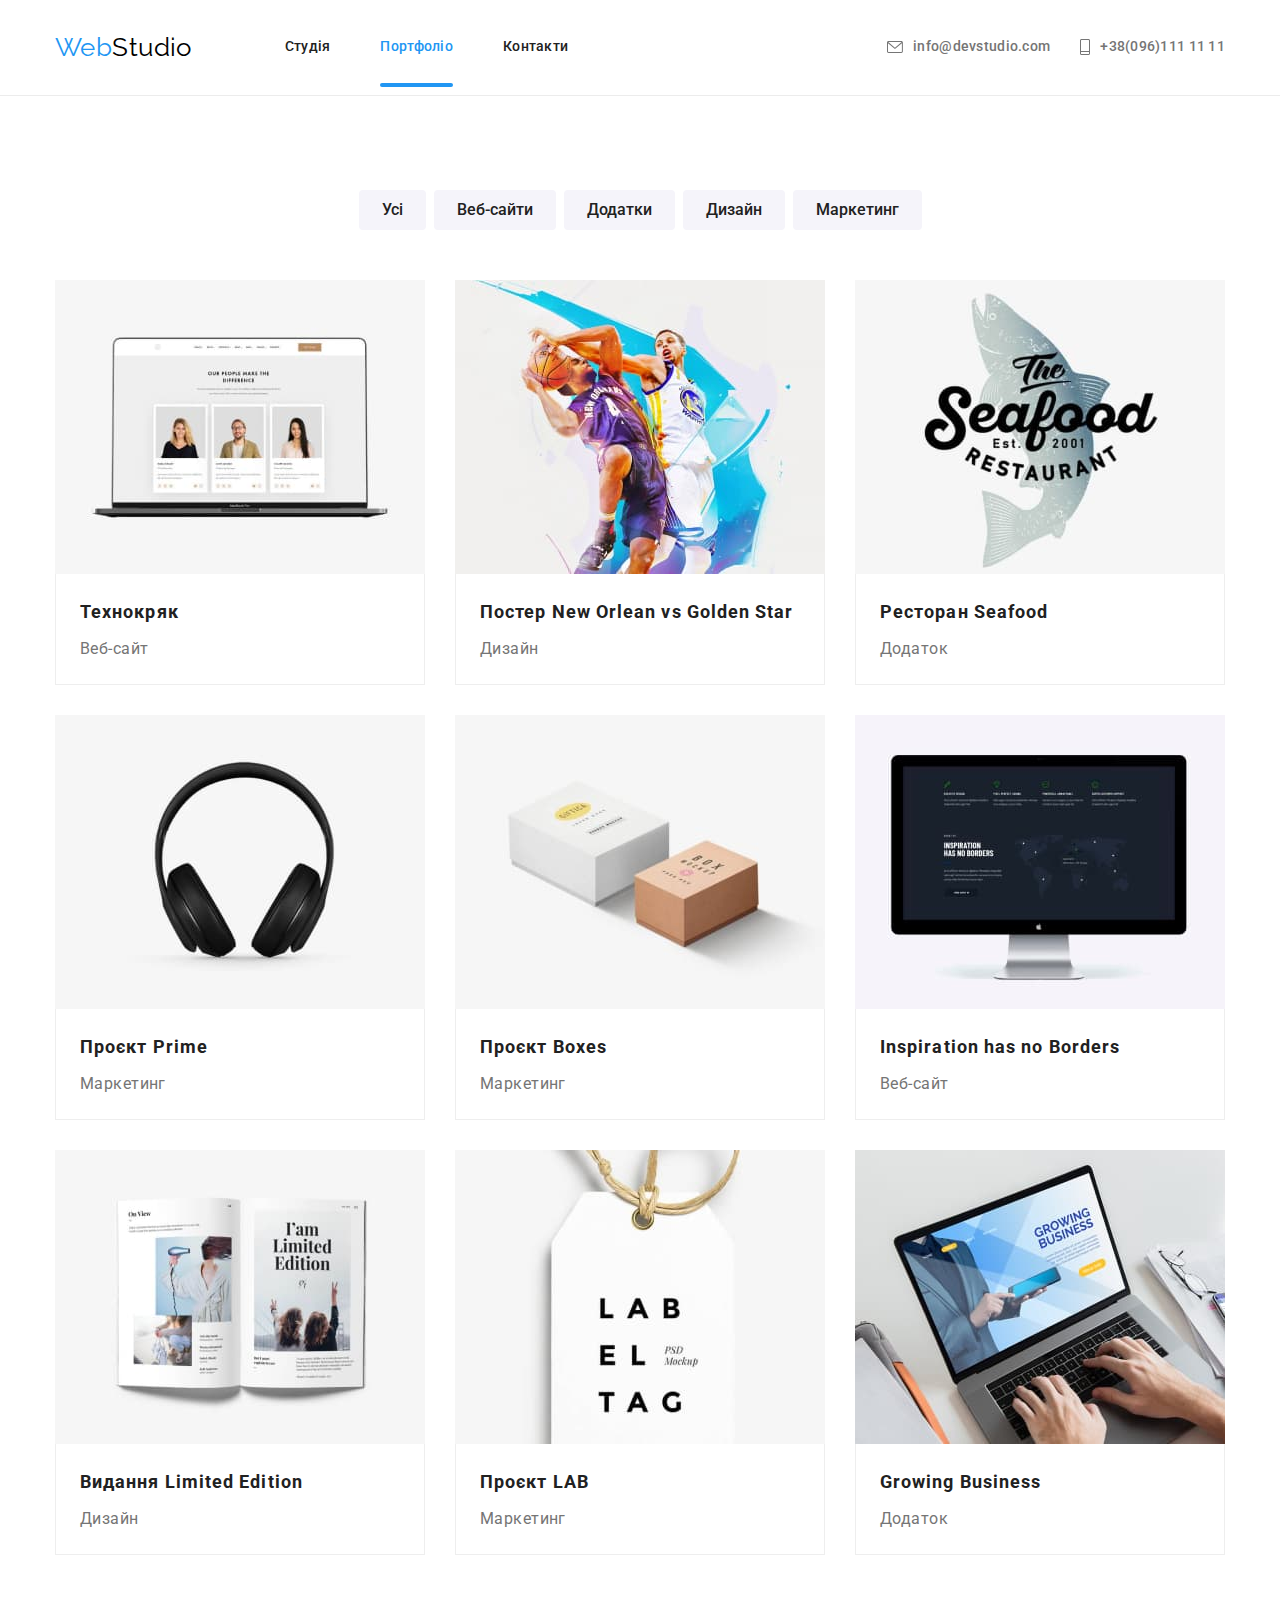
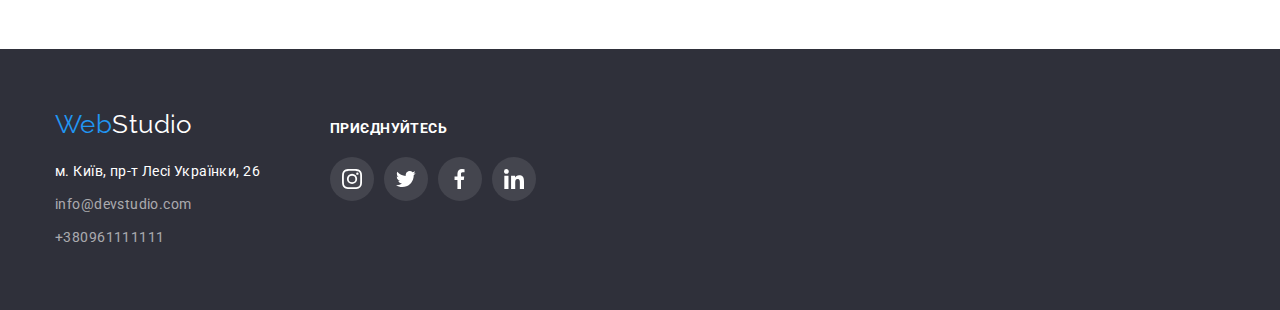
==== portfolio.html @ b3fcb147 "prepare for second check" ====
<!DOCTYPE html>
<html lang="uk">
  <head>
    <meta charset="UTF-8" />
    <meta http-equiv="X-UA-Compatible" content="IE=edge" />
    <meta name="viewport" content="width=device-width, initial-scale=1.0" />

    <title>Студія</title>
    <link
      href="https://fonts.googleapis.com/css2?family=Raleway:wght@700&family=Roboto:wght@400;500;700;900&display=swap"
      rel="stylesheet"
    />
    <link
      rel="stylesheet"
      href="https://cdnjs.cloudflare.com/ajax/libs/modern-normalize/1.1.0/modern-normalize.min.css"
    />
    <link rel="stylesheet" href="./css/styles.css" />
  </head>
  <body>
    <header class="page-header">
      <div class="container">
        <nav class="container-header">
          <a href="./index.html" class="logo-first" lang="en"
            >Web<span class="logo-second">Studio</span>
          </a>
          <ul class="site-nav list">
            <li class="item">
              <a href="./index.html" class="link">Студія</a>
            </li>
            <li class="item">
              <a href="./portfolio.html" class="link current">Портфоліо</a>
            </li>
            <li class="item"><a href="#" class="link">Контакти</a></li>
          </ul>
        </nav>

        <ul class="info-nav list">
          <li class="item">
            <a href="mailto:info@devstudio.com" class="link">
              <svg class="icon-contact" width="16" height="12">
                <use href="./images/icons-def.svg#icon-mailto"></use>
              </svg>
              info@devstudio.com</a
            >
          </li>
          <li class="item">
            <a href="tel:+380961111111" class="link">
              <svg class="icon-contact" width="10" height="16">
                <use href="./images/icons-def.svg#icon-phoneto"></use>
              </svg>
              +38(096)111 11 11</a
            >
          </li>
        </ul>
      </div>
    </header>

    <main>
      <section class="section-portfolio">
        <div class="container">
          <h1 class="visually-hidden">Portfolio</h1>

          <ul class="list-services">
            <li class="button-list">
              <button type="button" class="button-secondary">Усі</button>
            </li>
            <li class="button-list">
              <button type="button" class="button-secondary">Веб-сайти</button>
            </li>
            <li class="button-list">
              <button type="button" class="button-secondary">Додатки</button>
            </li>
            <li class="button-list">
              <button type="button" class="button-secondary">Дизайн</button>
            </li>
            <li class="button-list">
              <button type="button" class="button-secondary">Маркетинг</button>
            </li>
          </ul>

          <ul class="list-img">
            <li class="background-portfolio">

              <a href="#" class="link-card">

                <div class="portfolio-action">
                  <img
                    src="./images/hero1.1.jpg"
                    alt="Монітор екрану відображає обличчя"
                    width="370"
                  />

                  <div class="portfolio-thumb">
                    <p class="action-text">
                      Ресурс пропонує комплексні пропозиції з різним рівнем
                      функціоналу та сервісів. Все це дозволить відвідувачу
                      отримати вичерпні відомості про компанію чи приватну
                      особу.
                    </p>
                  </div>
                </div>

                <div class="img-details">
                  <h2 class="title-portfolio">Технокряк</h2>
                  <p class="text-portfolio">Веб-сайт</p>
                </div>
              </a>
            </li>

            <li class="background-portfolio">
             <div class="portfolio-action">
              <a href="#" class="link-card">
                <img
                  src="./images/hero1.2.jpg"
                  alt="Хлопці грають в баскетбол"
                  width="370"
                />
                <div class="portfolio-thumb">
                    <p class="action-text">
                      Ресурс пропонує комплексні пропозиції з різним рівнем
                      функціоналу та сервісів. Все це дозволить відвідувачу
                      отримати вичерпні відомості про компанію чи приватну
                      особу.
                    </p>
                  </div>
                </div>
                <div class="img-details">
                  <h2 class="title-portfolio">
                    Постер New Orlean vs Golden Star
                  </h2>
                  <p class="text-portfolio">Дизайн</p>
                </div>
              </a>
            </li>

            <li class="background-portfolio">
              <a href="#" class="link-card">
                 <div class="portfolio-action">
                <img
                  src="./images/hero1.3.jpg"
                  alt="Логотип ресторану морепродуктів"
                  width="370"
                />
                <div class="portfolio-thumb">
                    <p class="action-text">
                      Ресурс пропонує комплексні пропозиції з різним рівнем
                      функціоналу та сервісів. Все це дозволить відвідувачу
                      отримати вичерпні відомості про компанію чи приватну
                      особу.
                    </p>
                  </div>
                </div>
                <div class="img-details">
                  <h2 class="title-portfolio">Ресторан Seafood</h2>
                  <p class="text-portfolio">Додаток</p>
                </div>
              </a>
            </li>

            <li class="background-portfolio">
              <a href="#" class="link-card">
                <div class="portfolio-action">
                <img src="./images/hero1.4.jpg" alt="Навушники" width="370" />
                <div class="portfolio-thumb">
                    <p class="action-text">
                      Ресурс пропонує комплексні пропозиції з різним рівнем
                      функціоналу та сервісів. Все це дозволить відвідувачу
                      отримати вичерпні відомості про компанію чи приватну
                      особу.
                    </p>
                  </div>
                </div>
                <div class="img-details">
                  <h2 class="title-portfolio">Проєкт Prime</h2>
                  <p class="text-portfolio">Маркетинг</p>
                </div>
              </a>
            </li>

            <li class="background-portfolio">
              <a href="#" class="link-card">
                <div class="portfolio-action">
                <img
                  src="./images/hero1.5.jpg"
                  alt="Велика біла книга та маленька коричнева книга"
                  width="370"
                />
                  <div class="portfolio-thumb">
                    <p class="action-text">
                      Ресурс пропонує комплексні пропозиції з різним рівнем
                      функціоналу та сервісів. Все це дозволить відвідувачу
                      отримати вичерпні відомості про компанію чи приватну
                      особу.
                    </p>
                  </div>
                </div>
                <div class="img-details">
                  <h2 class="title-portfolio">Проєкт Boxes</h2>
                  <p class="text-portfolio">Маркетинг</p>
                </div>
              </a>
            </li>

            <li class="background-portfolio">
              <a href="#" class="link-card">
                <div class="portfolio-action">
                <img
                  src="./images/hero1.6.jpg"
                  alt="Чорний монітор з текстом"
                  width="370"
                />
                  <div class="portfolio-thumb">
                    <p class="action-text">
                      Ресурс пропонує комплексні пропозиції з різним рівнем
                      функціоналу та сервісів. Все це дозволить відвідувачу
                      отримати вичерпні відомості про компанію чи приватну
                      особу.
                    </p>
                  </div>
                </div>
                <div class="img-details">
                  <h2 class="title-portfolio">Inspiration has no Borders</h2>
                  <p class="text-portfolio">Веб-сайт</p>
                </div>
              </a>
            </li>

            <li class="background-portfolio">
              <a href="#" class="link-card">
                <div class="portfolio-action">
                <img
                  src="./images/hero1.7.jpg"
                  alt="Відкритий журанл із статтею"
                  width="370"
                />
                  <div class="portfolio-thumb">
                    <p class="action-text">
                      Ресурс пропонує комплексні пропозиції з різним рівнем
                      функціоналу та сервісів. Все це дозволить відвідувачу
                      отримати вичерпні відомості про компанію чи приватну
                      особу.
                    </p>
                  </div>
                </div>
                <div class="img-details">
                  <h2 class="title-portfolio">Видання Limited Edition</h2>
                  <p class="text-portfolio">Дизайн</p>
                </div>
              </a>
            </li>

            <li class="background-portfolio">
              <a href="#" class="link-card">
                <div class="portfolio-action">
                <img
                  src="./images/hero1.8.jpg"
                  alt="Ярлик з логотипом компанії"
                  width="370"
                />
                <div class="portfolio-thumb">
                    <p class="action-text">
                      Ресурс пропонує комплексні пропозиції з різним рівнем
                      функціоналу та сервісів. Все це дозволить відвідувачу
                      отримати вичерпні відомості про компанію чи приватну
                      особу.
                    </p>
                  </div>

                </div>
                <div class="img-details">
                  <h2 class="title-portfolio">Проєкт LAB</h2>
                  <p class="text-portfolio">Маркетинг</p>
                </div>
              </a>
            </li>

            <li class="background-portfolio">
              <a href="#" class="link-card">
                <div class="portfolio-action">
                <img
                  src="./images/hero1.9.jpg"
                  alt="Чоловік працює за ноутбуком"
                  width="370"
                />
                 <div class="portfolio-thumb">
                    <p class="action-text">
                      Ресурс пропонує комплексні пропозиції з різним рівнем
                      функціоналу та сервісів. Все це дозволить відвідувачу
                      отримати вичерпні відомості про компанію чи приватну
                      особу.
                    </p>
                  </div>

                </div>
                <div class="img-details">
                  <h2 class="title-portfolio">Growing Business</h2>
                  <p class="text-portfolio">Додаток</p>
                </div>
              </a>
            </li>
          </ul>
        </div>
      </section>
    </main>

    <footer class="footer">
      <div class="container footer">
        <div class="contacts">
          <a href="./index.html" class="logo-first" lang="en"
            >Web<span class="logo-second">Studio</span>
          </a>

          <address>
            <ul class="list-address">
              <li class="contacts">
                <a
                  href="https://www.google.com/maps/d/viewer?mid=10uSM3H-mIU3GznYo2szRIEphczw&hl=en_US&ll=50.42732700000001%2C30.538092&z=17"
                  target="_blank"
                  rel="noopener noreferrer nofollow"
                  class="address"
                  >м. Київ, пр-т Лесі Українки, 26</a
                >
              </li>
              <li class="contacts">
                <a href="mailto:info@devstudio.com" class="mail"
                  >info@devstudio.com</a
                >
              </li>
              <li class="contacts">
                <a href="tel:+380961111111" class="phone">+380961111111</a>
              </li>
            </ul>
          </address>
        </div>

        <div class="subscription">
          <b class="title-subscription">ПРИЄДНУЙТЕСЬ</b>
          <ul class="subscripton-list">
            <li class="subscription-item">
              <a href="#" class="link">
                <svg class="social-link" width="20px" height="20px">
                  <use href="./images/icons-def.svg#icon-instagram"></use>
                </svg>
              </a>
            </li>
            <li class="subscription-item">
              <a href="#" class="link">
                <svg class="social-link" width="20px" height="20px">
                  <use href="./images/icons-def.svg#icon-twitter"></use>
                </svg>
              </a>
            </li>
            <li class="subscription-item">
              <a href="#" class="link">
                <svg class="social-link" width="20px" height="20px">
                  <use href="./images/icons-def.svg#icon-fb"></use>
                </svg>
              </a>
            </li>
            <li class="subscription-item">
              <a href="#" class="link">
                <svg class="social-link" width="20px" height="20px">
                  <use href="./images/icons-def.svg#icon-link"></use>
                </svg>
              </a>
            </li>
          </ul>
        </div>
      </div>
    </footer>
    <script src="./js/modal.js"></script>
  </body>
</html>
---- css/styles.css ----
:root {
  --primary-title-text-color: #212121;
  --secondary-title-color: #ffffff;
  --primary-text-color: #757575;
  --accent-color: #2196f3;
  --mail-phone-color: rgba(255, 255, 255, 0.6);
  --background-black-color: #2F303A;
  --icon-border-color: #AFB1B8;
  --background-color: #F5F4FA ;
  
}

/* в футере тел и міло - rgba(255, 255, 255, 0.6); */


body {
  background-color: var(--secondary-title-color);
  color: var(--primary-title-text-color);
  font-family: Roboto, sans-serif;
  font-size: 14px;
  letter-spacing: 0.03em;
}

img {
  display: block;
  max-width: 100%;
  height: auto;
}

ul {
  list-style: none;
}
a {
  text-decoration: none;
  display: block;
  color: inherit;

}
button {
  cursor: pointer;
  font-family: inherit;
 
  text-align: center;
  border: 1px solid transparent;
}
.list {
  padding: 0;
  margin: 0;
  list-style: none;
}
section {
  padding-top: 94px;
  padding-bottom: 94px;
}
h1, h2, h3, p, ul {
  margin: 0;
  padding: 0;
}
.container {
  width: 1200px;
  margin-left: auto;
  margin-right: auto;
  padding-left: 15px;
  padding-right: 15px;

}

.title-activities, .title-team, .title-customers {
  text-align: center;
}

/* стили общие header footer */



.logo-first {
  color: var(--accent-color);
  font-family: Raleway; sans-serif;
  font-size: 26px;
  line-height: 1.19;
}

.logo-second {
  color: #000000;
  font-family: Raleway; sans-serif;
  font-size: 26px;
  line-height: 1.19;
}

footer {
  background-color: var(--background-black-color);
  line-height: 1.71;
  text-decoration: none;
  font-style: normal;
  padding-top: 60px;
    padding-bottom: 60px;
}

.footer .container {
  display: block;
    
}


.footer .list-address {
    
    font-style: normal;
  }

 

.list-address .contacts:not(:last-child) {
  margin-bottom: 9px;
}

.footer .logo-second {
  color: var(--secondary-title-color);
  font-family: Raleway; sans-serif;
  font-size: 26px;
  line-height: 1.19;

}


.subscripton-list {
  display: flex;
  gap: 10px;
}

.title-subscription {
  display: block;
    margin-top: 0;
    margin-bottom: 20px;
    font-weight: 700;
    font-size: 14px;
    line-height: 1.14;
    letter-spacing: 0.03em;
    text-transform: uppercase;
    color: var(--secondary-title-color);

}
.subscription .link {
  display: flex;
    justify-content: center;
    align-items: center;
    width: 44px;
    height: 44px;
    background-color: rgba(255, 255, 255, 0.1);;
    fill: var(--secondary-title-color);
    border-radius: 50%;

    transition: background-color 250ms cubic-bezier(0.4, 0, 0.2, 1);

}


.subscription .link:hover,
.subscription .link:focus {
  background-color: var(--accent-color);
}
.container.footer {
  display: flex;
  align-items: baseline;
  
}
.subscription {
  margin-left: 70px;

}

.join {
  margin-left: 105px;
}

.join-title {
  color: var(--secondary-title-color);
    text-transform: uppercase;
}

.img-details .link {
  display: flex;
    justify-content: center;
    align-items: center;
    width: 44px;
    height: 44px;
    background-color: var(--bgc-footer-network);
    color: var(--secondary-title-color);
    border-radius: 50%;

}
.img-details .item {
  border-radius: 50%;
    background-color: rgba(255, 255, 255, 0.1);
    fill: var(--secondary-title-color);
}

.address {

  color: var(--secondary-title-color);
 
  margin-top: 20px;
  }
  


.mail {
  color: var(--mail-phone-color);
  line-height: 1.71;

transition: color 250ms cubic-bezier(0.4, 0, 0.2, 1);
  
}
.phone {
  color: var(--mail-phone-color);
  line-height: 1.71;

transition: color 250ms cubic-bezier(0.4, 0, 0.2, 1);

}
.mail:hover,
.mail:focus {
  color: var(--accent-color);
}

.phone:hover,
.phone:focus {
  color: var(--accent-color);

}
/* site nav */

.page-header .container {
display: flex;
align-items: center;
justify-content: space-between;
  
}

.page-header {
  border-bottom: 1px solid #ececec;
}
.page-header a {
    padding-top: 32px;
      padding-bottom: 32px;
}

.container-header {
  display: flex;
  align-items: center;
  justify-content: space-between;

}


.site-nav.list {
  display: flex;
  color: var(--primary-title-text-color);
  font-weight: 500;
  line-height: 1.14;
  letter-spacing: 0.02em;
  margin-left: 93px;
}


.site-nav .item:not(:last-child) {
  margin-right: 50px;
}



.site-nav .link:hover,
.site-nav .link:focus {
  color: var(--accent-color);
}
.site-nav .link.current {
  color: var(--accent-color);
}

.link.current::after {
  content: "";
  position: absolute;
  width: 100%;
  height: 4px;
  left: 0;
  bottom: 0;
  background-color: var(--accent-color);
  border-radius: 2px;
}
.item {
  position: relative;
}


/* info nav*/
.info-nav.list {
  display: flex;
  margin-left: 318px;
  font-weight: 500;
  font-size: 14px;
  line-height: 1.14;
  letter-spacing: 0.02em;
  
}

.info-nav .item:not(:last-child) {
  margin-right: 30px;
}


.info-nav .link {
  display: flex;
  align-items: center;
  color: var(--primary-text-color);
  font-weight: 500;
  line-height: 1.14;
  letter-spacing: 0.02em;

  transition: color 250ms cubic-bezier(0.4, 0, 0.2, 1);

}

.info-nav.list .link:hover,
.info-nav.list .link:focus {
  color: var(--accent-color)
}


.icon-contact {
  fill: currentColor;
  margin-right: 10px;

  transition: fill 250ms cubic-bezier(0.4, 0, 0.2, 1);
}

.icon-contact:hover,
.icon-contact:focus {
  fill: var(--accent-color)
}




/* styles for index.html */

/* main section class hero */
/*modal */
.backdrop {
  position: fixed;
  top: 0;
  left: 0;
 Width: 100%; 
 Height: 100%;

  background-color: rgba(0, 0, 0, 0.2);
  opacity: 1;
  transition: opacity 250ms cubic-bezier(0.4, 0, 0.2, 1),
              visibility 250ms cubic-bezier(0.4, 0, 0.2, 1);
}

.backdrop.is-hidden {
  opacity: 0;
  pointer-events: none;
  visibility: hidden;
}



.modal {
  position: absolute;
  top: 50%;
  left: 50%;
  transform: translate(-50%, -50%);
  
  width: 528px;
  height: 581px;

   
  background: #FFFFFF;
    box-shadow: 0px 1px 3px rgba(0, 0, 0, 0.12), 0px 1px 1px rgba(0, 0, 0, 0.14), 0px 2px 1px rgba(0, 0, 0, 0.2);
    border-radius: 4px;
    transition: 250ms cubic-bezier(0.4, 0, 0.2, 1);
}


.button-close {

  position: absolute;
  top: 8px;
  right: 8px;
  width: 30px;
  height: 30px;
  padding: 9px 9px 10px 10px;
  border: 1px solid rgba(0, 0, 0, 0.1);
  background-color: var(--secondary-title-color);
  border-radius: 50%;
  cursor: pointer;
}


.section-hero {
 
  background-color: var(--background-black-color);
  text-align: center;
  padding: 200px 0;
  height: 600px;
  max-width: 1600px;
  margin-left: auto;
    margin-right: auto;
    background-image: linear-gradient(to right, rgba(47, 48, 58, 0.4), rgba(47, 48, 58, 0.4)), url(../images/css/hero-overlay.jpg);
    background-repeat: no-repeat;
    background-position: center;
}



.title-hero {
  margin: 0 auto 30px auto;
  color: var(--secondary-title-color);
  font-weight: 900;
  font-size: 44px;
  line-height: 1.36;
  text-align: center;
  letter-spacing: 0.06em;
  text-transform: uppercase;
  max-width: 696px;
 
    
}

.button-hero {

  border-radius: 4px;
  padding: 10px 32px;
  min-width: 216px;
  color: var(--secondary-title-color);
  background-color: var(--accent-color);
  font-weight: 700;
  font-size: 16px;
  line-height: 1.87;
  align-items: center;
  letter-spacing: 0.06em;

  transition: background-color 250ms cubic-bezier(0.4, 0, 0.2, 1),
  color 250ms cubic-bezier(0.4, 0, 0.2, 1);
 

}
.button-hero:hover,
.button-hero:focus {
  color: var(--secondary-title-color);
  background-color: #188ce8;
}

/* section-benefits and section activities*/

.section-benefits,
.section-activities {
  background-color: var(--secondary-title-color);
}
.section-benefits {
  padding-bottom: 0;
}

/* section benefits */

.feature-list.list {
  display: flex;
    
} 
.feature-list.list .list-width:not(:last-child) {
  margin-right: 30px;
}


.text-benefits {
  color: var(--primary-text-color);
  line-height: 1.71;
  margin-top: 0px;
  margin-bottom: 0px;
}

.list-benefits {
  line-height: 1.14;
  text-transform: uppercase;
  font-size: 14px;
  padding-bottom: 10px;
  margin-top: 30px;

}
 /* section activities */

 .title-activities {
   font-size: 36px;
   line-height: 1.16;
   margin-bottom: 50px;
 }

.section-activities .list {
  
      display: flex;
        justify-content: center;
        flex-wrap: wrap;
        gap: 30px;
  }

.action-activities {
  position: absolute;
display: flex;
  justify-content: center;
  align-items: center;
  width: 370px;
  height: 70px;
  background-color:  rgba(47, 48, 58, 0.8);

bottom: 0;
right: 0;
}

.img-activities {
  position: relative;
  width: 370px;
}

.action-text {
  color: var(--secondary-title-color);
    font-weight: 700;
      line-height: 1.17;
      text-transform: uppercase;
}


/* section team */


.section-team {
  color: var(--primary-title-text-color);
  background-color: var(--background-color);
  text-align: center;
}

.title-team {
  font-size: 36px;
  line-height: 1.16;
  margin-bottom: 50px;
 
}

.name-team {
  font-weight: 500;
  font-size: 16px;
  line-height: 1.18;
  margin-bottom: 10px;

}
.text-team {
  color: var(--primary-text-color);
  font-size: 16px;
  line-height: 1.18;
 

}


.section-team .img-details {
  padding-top: 30px;
  padding-bottom: 30px;
}

.section-team .list {
  display: flex;
  justify-content: center;
  flex-wrap: wrap;
  gap: 30px;
 
}

.section-team .list-background {
  background-color: var(--secondary-title-color);
  flex-basis: calc((100% - 90px) / 4);
 
}
.social-list {
  display: flex;
  padding-left: 32px;
  padding-right: 32px;
  margin-top: 16px;
  gap: 10px;
  border-radius: 50%;
  
}
.social-list .link {
  display: flex;
  width: 44px;
  height: 44px;
  align-items: center;
  justify-content: center;
  border-radius: 50%;
  background-color: var(--secondary-title-color);
  fill: var(--icon-border-color);
 
transition: background-color 250ms cubic-bezier(0.4, 0, 0.2, 1),
            fill 250ms cubic-bezier(0.4, 0, 0.2, 1);
}

.social-list .link:hover,
.social-list .link:focus {
    background-color: var(--accent-color);
      fill: var(--secondary-title-color);
}


.section-team .list-background {
box-shadow: 0px 1px 3px rgba(0, 0, 0, 0.12),
 0px 1px 1px rgba(0, 0, 0, 0.14),
  0px 2px 1px rgba(0, 0, 0, 0.2);
  border-radius: 0px 0px 4px 4px;;
} 


/* styles for portfolio.html  */

.visually-hidden {
  position: absolute;
  white-space: nowrap;
  width: 1px;
  height: 1px;
  overflow: hidden;
  border: 0;
  padding: 0;
  clip: rect(0 0 0 0);
  clip-path: inset(50%);
  margin: -1px;
}

.section-portfolio {
  background-color: var(--secondary-title-color);
}


.button-secondary {
  color: var(--primary-title-text-color);
  background-color: var(--background-color);
  font-weight: 500;
  font-size: 16px;
  line-height: 1.62;
  padding: 6px 22px;
   border-radius: 4px;

transition: background-color 250ms cubic-bezier(0.4, 0, 0.2, 1),
            color 250ms cubic-bezier(0.4, 0, 0.2, 1),
            
}

.button-list {
  margin-right: 8px;
}
.button-list:last-child {
  margin-right: 0px;
}

.button-secondary:hover,
.button-secondary:focus {
  color: var(--secondary-title-color);
  background-color: var(--accent-color);
  box-shadow: 0px 3px 1px rgba(0, 0, 0, 0.1), 0px 1px 2px rgba(0, 0, 0, 0.08), 0px 2px 2px rgba(0, 0, 0, 0.12);
}

.background-portfolio {
  background-color: #ffffff;
}
.title-portfolio {
  color: var(--primary-title-text-color);
  font-size: 18px;
  line-height: 2;
  letter-spacing: 0.06em;
  margin-bottom: 4px;
}
.text-portfolio {
  color: var(--primary-text-color);
  font-size: 16px;
  line-height: 1.88;

 
}

.list-services {
  display: flex;
    justify-content: center;
    flex-wrap: wrap;
  
    margin-bottom: 50px;
    
}


.list-services:first-child {
  margin-left: 0px;
}


.section-portfolio .list-img {
  display: flex;
    flex-wrap: wrap;
   
  }
   

  .list-img .background-portfolio {
    width: 370px;
    margin-right: 30px;
    margin-bottom: 30px;
  }

  .background-portfolio:nth-child(3n) {
    margin-right: 0px;
  }

  .background-portfolio:nth-last-child(-n+3) {
    margin-bottom: 0px;
  }

.list-img .img-details {
  padding: 20px 24px;
  border: 1px solid #EEEEEE;
  border-top: 0px;
}



.link-card:hover,
.link-card:focus {
  box-shadow: 0px 1px 1px rgba(0, 0, 0, 0.12),
              0px 4px 4px rgba(0, 0, 0, 0.06),
              1px 4px 6px rgba(0, 0, 0, 0.16);
}

/* .portfolio-action {
  position: relative;
}

.portfolio-thumb::after {
  display: inline-block;
  content: "";
  position: absolute;
  width: 100%;
  height: 100%;
  background-color: rgba(33, 150, 243, 0.9);
  transform: translateY(-100%);

  transition: transform 250ms cubic-bezier(0.4, 0, 0.2, 1);
 
}

.portfolio-action:hover portfolio-thumb::after {
  transform: translateY(0);
} */

.portfolio-action {
  position: relative;
  width: 370px;
  height: 294px;
  overflow: hidden;
  transition: ;
}

.portfolio-thumb {
  position: absolute;
  top: 0;
  left: 0;
  width: 100%;
  height: 100%;
  background-color: rgba(33, 150, 243, 0.9);

  transform: translateY(100%);
  transition: transform 250ms cubic-bezier(0.4, 0, 0.2, 1);
}

.action-text {
  padding: 60px 24px;
  font-weight: 400;
  align-content: center;
  font-style: normal;
  font-size: 18px;
  line-height: 1.56;
  color: var(--secondary-title-color);
}

.background-portfolio:hover .portfolio-thumb,
.background-portfolio:focus .portfolio-thumb {
  transform: translateY(0); }



/*section customers  */

.title-customers {
font-size: 36px;
line-height: 1.16;
margin-bottom: 50px;
}
.section-customers .list {
  display: flex;
  padding: 0px;
  margin: 0px;
  list-style: none;
   
}
.list-customers .link {
  display: flex;
  width: 170px;
    height: 92px;
    padding: 0;
    border: none;
    border: 1px solid var(--icon-border-color);
    border-radius: 4px;
    padding: 16px 32px;
    fill: var(--icon-border-color);

    transition: fill 250ms cubic-bezier(0.4, 0, 0.2, 1),
    border 250ms cubic-bezier(0.4, 0, 0.2, 1);  
}

.list-customers .link:hover,
.list-customers .link:focus {
  border: 1px solid var(--accent-color);
  fill: var(--accent-color);
}

.icon-customers {
  width: 106px;
  height: 60px;
}

.list-customers {
margin-right: 30px;

}

.list-customers:last-child {
  margin-right: 0px;
}




/*icon for index section footer */


/* icons for index section benefits*/


/* .list-width::before {
  display: block;
  content: "";
  height: 120px;
  background-size: contain;
  background-repeat: no-repeat;
  margin-bottom: 30px;
  background-position: center;
  background-color: #F5F4FA;
}

.list-width:nth-child(1)::before {
  background-image: url(../images/css/antenna.jpg);
}

.list-width:nth-child(2)::before {
  background-image: url(../images/css/clock.jpg);
}

.list-width:nth-child(3)::before {
  background-image: url(../images/css/laptop.jpg);
}

.list-width:nth-child(4)::before {
  background-image: url(../images/css/astronaut.jpg);
} */

.icon-benefits {
 
  width: 270px;
    height: 120px;
    padding: 25px 100px;   
}

.thumb {
  
    background-color: var(--background-color);
    border-radius: 4px;

}
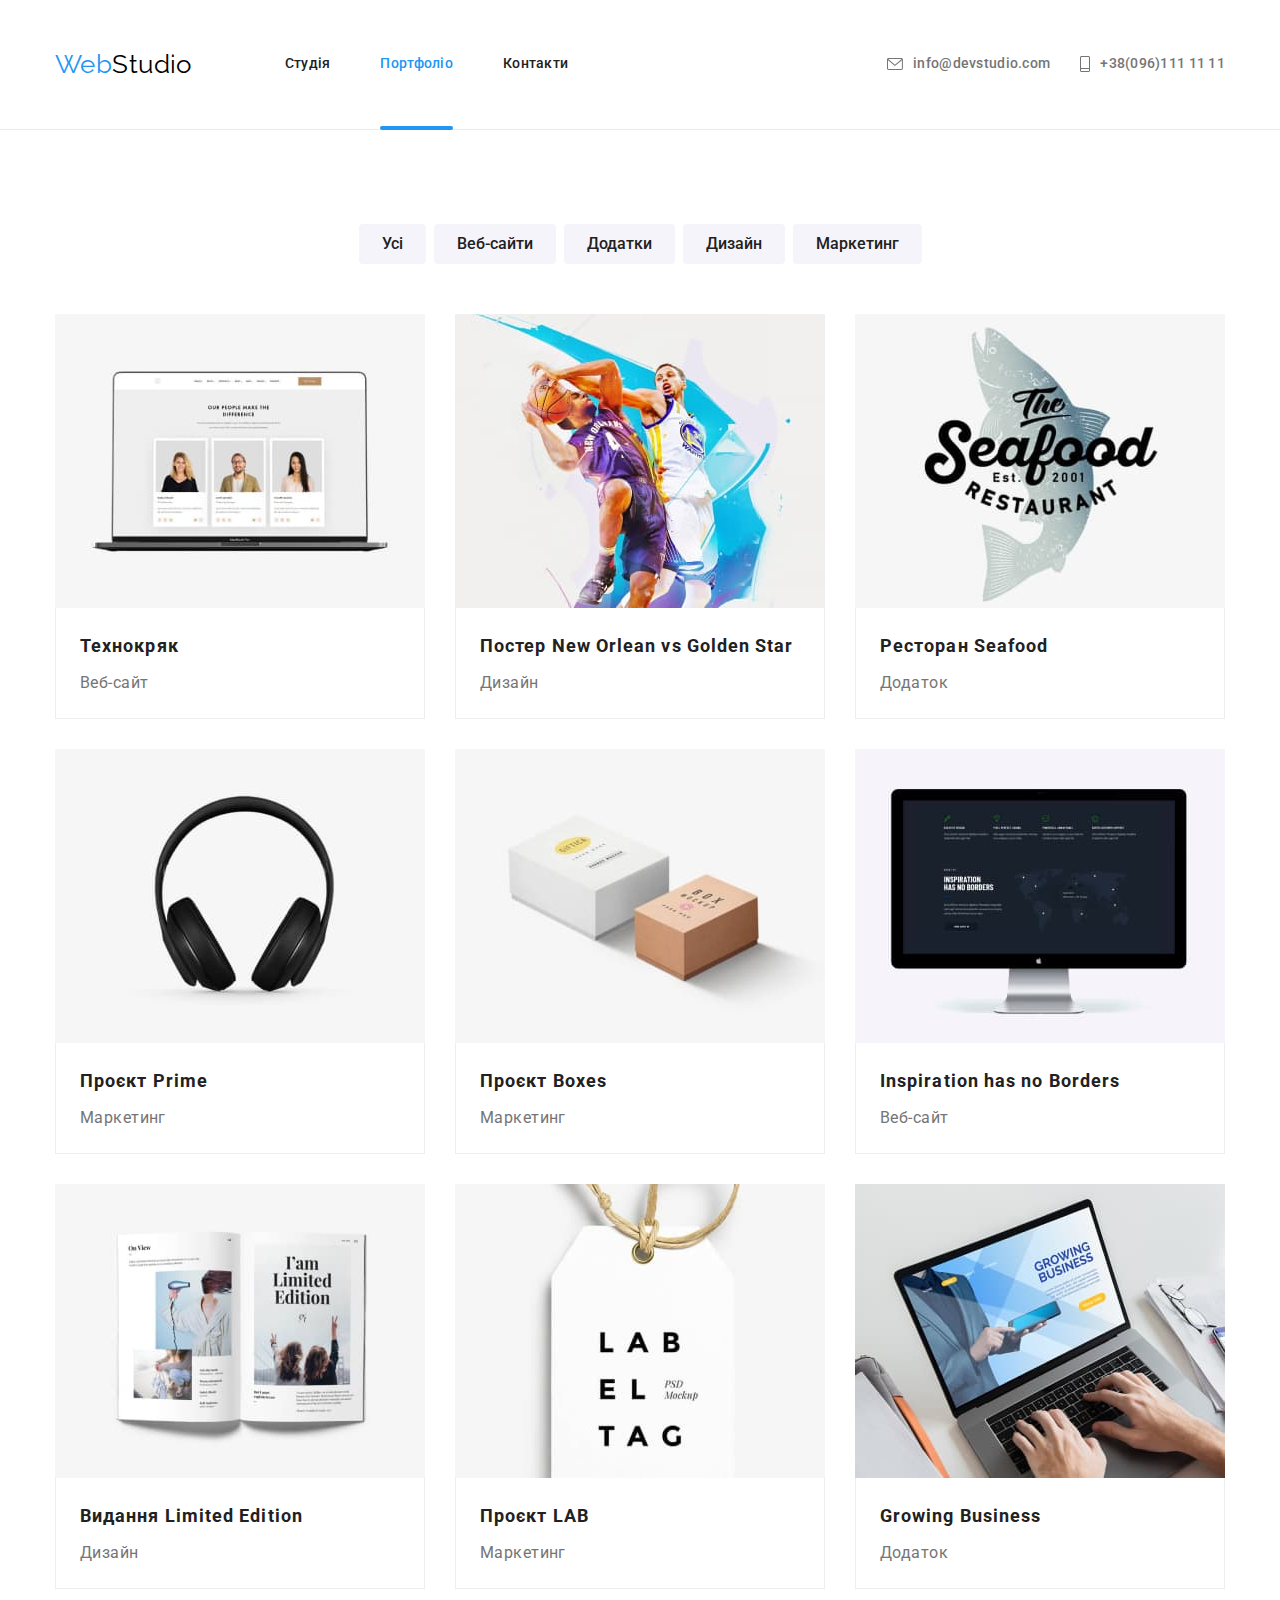
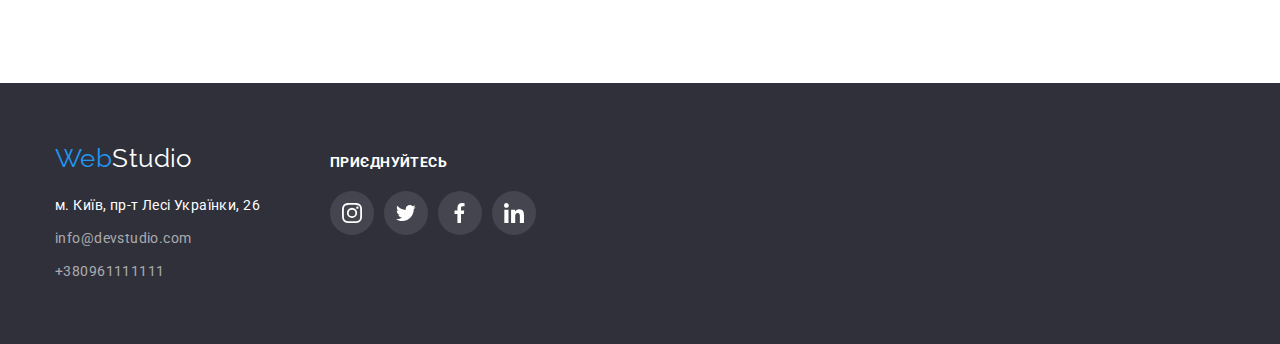
==== commit 28952406: "edit changes from hw5" ====
--- a/portfolio.html
+++ b/portfolio.html
@@ -80,9 +80,7 @@
 
           <ul class="list-img">
             <li class="background-portfolio">
-
-              <a href="#" class="link-card">
-
+              <a href="#" class="link-card">
                 <div class="portfolio-action">
                   <img
                     src="./images/hero1.1.jpg"
@@ -108,14 +106,14 @@
             </li>
 
             <li class="background-portfolio">
-             <div class="portfolio-action">
-              <a href="#" class="link-card">
-                <img
-                  src="./images/hero1.2.jpg"
-                  alt="Хлопці грають в баскетбол"
-                  width="370"
-                />
-                <div class="portfolio-thumb">
+              <a href="#" class="link-card">
+                <div class="portfolio-action">
+                  <img
+                    src="./images/hero1.2.jpg"
+                    alt="Хлопці грають в баскетбол"
+                    width="370"
+                  />
+                  <div class="portfolio-thumb">
                     <p class="action-text">
                       Ресурс пропонує комплексні пропозиції з різним рівнем
                       функціоналу та сервісів. Все це дозволить відвідувачу
@@ -135,13 +133,13 @@
 
             <li class="background-portfolio">
               <a href="#" class="link-card">
-                 <div class="portfolio-action">
-                <img
-                  src="./images/hero1.3.jpg"
-                  alt="Логотип ресторану морепродуктів"
-                  width="370"
-                />
-                <div class="portfolio-thumb">
+                <div class="portfolio-action">
+                  <img
+                    src="./images/hero1.3.jpg"
+                    alt="Логотип ресторану морепродуктів"
+                    width="370"
+                  />
+                  <div class="portfolio-thumb">
                     <p class="action-text">
                       Ресурс пропонує комплексні пропозиції з різним рівнем
                       функціоналу та сервісів. Все це дозволить відвідувачу
@@ -160,8 +158,8 @@
             <li class="background-portfolio">
               <a href="#" class="link-card">
                 <div class="portfolio-action">
-                <img src="./images/hero1.4.jpg" alt="Навушники" width="370" />
-                <div class="portfolio-thumb">
+                  <img src="./images/hero1.4.jpg" alt="Навушники" width="370" />
+                  <div class="portfolio-thumb">
                     <p class="action-text">
                       Ресурс пропонує комплексні пропозиції з різним рівнем
                       функціоналу та сервісів. Все це дозволить відвідувачу
@@ -180,11 +178,11 @@
             <li class="background-portfolio">
               <a href="#" class="link-card">
                 <div class="portfolio-action">
-                <img
-                  src="./images/hero1.5.jpg"
-                  alt="Велика біла книга та маленька коричнева книга"
-                  width="370"
-                />
+                  <img
+                    src="./images/hero1.5.jpg"
+                    alt="Велика біла книга та маленька коричнева книга"
+                    width="370"
+                  />
                   <div class="portfolio-thumb">
                     <p class="action-text">
                       Ресурс пропонує комплексні пропозиції з різним рівнем
@@ -204,11 +202,11 @@
             <li class="background-portfolio">
               <a href="#" class="link-card">
                 <div class="portfolio-action">
-                <img
-                  src="./images/hero1.6.jpg"
-                  alt="Чорний монітор з текстом"
-                  width="370"
-                />
+                  <img
+                    src="./images/hero1.6.jpg"
+                    alt="Чорний монітор з текстом"
+                    width="370"
+                  />
                   <div class="portfolio-thumb">
                     <p class="action-text">
                       Ресурс пропонує комплексні пропозиції з різним рівнем
@@ -228,11 +226,11 @@
             <li class="background-portfolio">
               <a href="#" class="link-card">
                 <div class="portfolio-action">
-                <img
-                  src="./images/hero1.7.jpg"
-                  alt="Відкритий журанл із статтею"
-                  width="370"
-                />
+                  <img
+                    src="./images/hero1.7.jpg"
+                    alt="Відкритий журанл із статтею"
+                    width="370"
+                  />
                   <div class="portfolio-thumb">
                     <p class="action-text">
                       Ресурс пропонує комплексні пропозиції з різним рівнем
@@ -252,20 +250,19 @@
             <li class="background-portfolio">
               <a href="#" class="link-card">
                 <div class="portfolio-action">
-                <img
-                  src="./images/hero1.8.jpg"
-                  alt="Ярлик з логотипом компанії"
-                  width="370"
-                />
-                <div class="portfolio-thumb">
-                    <p class="action-text">
-                      Ресурс пропонує комплексні пропозиції з різним рівнем
-                      функціоналу та сервісів. Все це дозволить відвідувачу
-                      отримати вичерпні відомості про компанію чи приватну
-                      особу.
-                    </p>
-                  </div>
-
+                  <img
+                    src="./images/hero1.8.jpg"
+                    alt="Ярлик з логотипом компанії"
+                    width="370"
+                  />
+                  <div class="portfolio-thumb">
+                    <p class="action-text">
+                      Ресурс пропонує комплексні пропозиції з різним рівнем
+                      функціоналу та сервісів. Все це дозволить відвідувачу
+                      отримати вичерпні відомості про компанію чи приватну
+                      особу.
+                    </p>
+                  </div>
                 </div>
                 <div class="img-details">
                   <h2 class="title-portfolio">Проєкт LAB</h2>
@@ -277,20 +274,19 @@
             <li class="background-portfolio">
               <a href="#" class="link-card">
                 <div class="portfolio-action">
-                <img
-                  src="./images/hero1.9.jpg"
-                  alt="Чоловік працює за ноутбуком"
-                  width="370"
-                />
-                 <div class="portfolio-thumb">
-                    <p class="action-text">
-                      Ресурс пропонує комплексні пропозиції з різним рівнем
-                      функціоналу та сервісів. Все це дозволить відвідувачу
-                      отримати вичерпні відомості про компанію чи приватну
-                      особу.
-                    </p>
-                  </div>
-
+                  <img
+                    src="./images/hero1.9.jpg"
+                    alt="Чоловік працює за ноутбуком"
+                    width="370"
+                  />
+                  <div class="portfolio-thumb">
+                    <p class="action-text">
+                      Ресурс пропонує комплексні пропозиції з різним рівнем
+                      функціоналу та сервісів. Все це дозволить відвідувачу
+                      отримати вичерпні відомості про компанію чи приватну
+                      особу.
+                    </p>
+                  </div>
                 </div>
                 <div class="img-details">
                   <h2 class="title-portfolio">Growing Business</h2>
--- a/css/styles.css
+++ b/css/styles.css
@@ -168,15 +168,6 @@
 
 }
 
-.join {
-  margin-left: 105px;
-}
-
-.join-title {
-  color: var(--secondary-title-color);
-    text-transform: uppercase;
-}
-
 .img-details .link {
   display: flex;
     justify-content: center;
@@ -240,8 +231,8 @@
   border-bottom: 1px solid #ececec;
 }
 .page-header a {
-    padding-top: 32px;
-      padding-bottom: 32px;
+    padding-top: 24px;
+      padding-bottom: 25px;
 }
 
 .container-header {
@@ -266,7 +257,10 @@
   margin-right: 50px;
 }
 
-
+.site-nav.list .item {
+  padding-top: 32px;
+    padding-bottom: 32px;
+}
 
 .site-nav .link:hover,
 .site-nav .link:focus {
@@ -274,6 +268,7 @@
 }
 .site-nav .link.current {
   color: var(--accent-color);
+ 
 }
 
 .link.current::after {
@@ -282,7 +277,7 @@
   width: 100%;
   height: 4px;
   left: 0;
-  bottom: 0;
+  bottom: -1px;
   background-color: var(--accent-color);
   border-radius: 2px;
 }
@@ -378,18 +373,19 @@
   background: #FFFFFF;
     box-shadow: 0px 1px 3px rgba(0, 0, 0, 0.12), 0px 1px 1px rgba(0, 0, 0, 0.14), 0px 2px 1px rgba(0, 0, 0, 0.2);
     border-radius: 4px;
-    transition: 250ms cubic-bezier(0.4, 0, 0.2, 1);
+    transition: property 250ms cubic-bezier(0.4, 0, 0.2, 1),
+    duration 250ms cubic-bezier(0.4, 0, 0.2, 1);
 }
 
 
 .button-close {
-
+ 
   position: absolute;
   top: 8px;
   right: 8px;
   width: 30px;
   height: 30px;
-  padding: 9px 9px 10px 10px;
+  
   border: 1px solid rgba(0, 0, 0, 0.1);
   background-color: var(--secondary-title-color);
   border-radius: 50%;
@@ -521,7 +517,7 @@
   width: 370px;
 }
 
-.action-text {
+.text-action {
   color: var(--secondary-title-color);
     font-weight: 700;
       line-height: 1.17;
@@ -760,7 +756,7 @@
   width: 370px;
   height: 294px;
   overflow: hidden;
-  transition: ;
+
 }
 
 .portfolio-thumb {
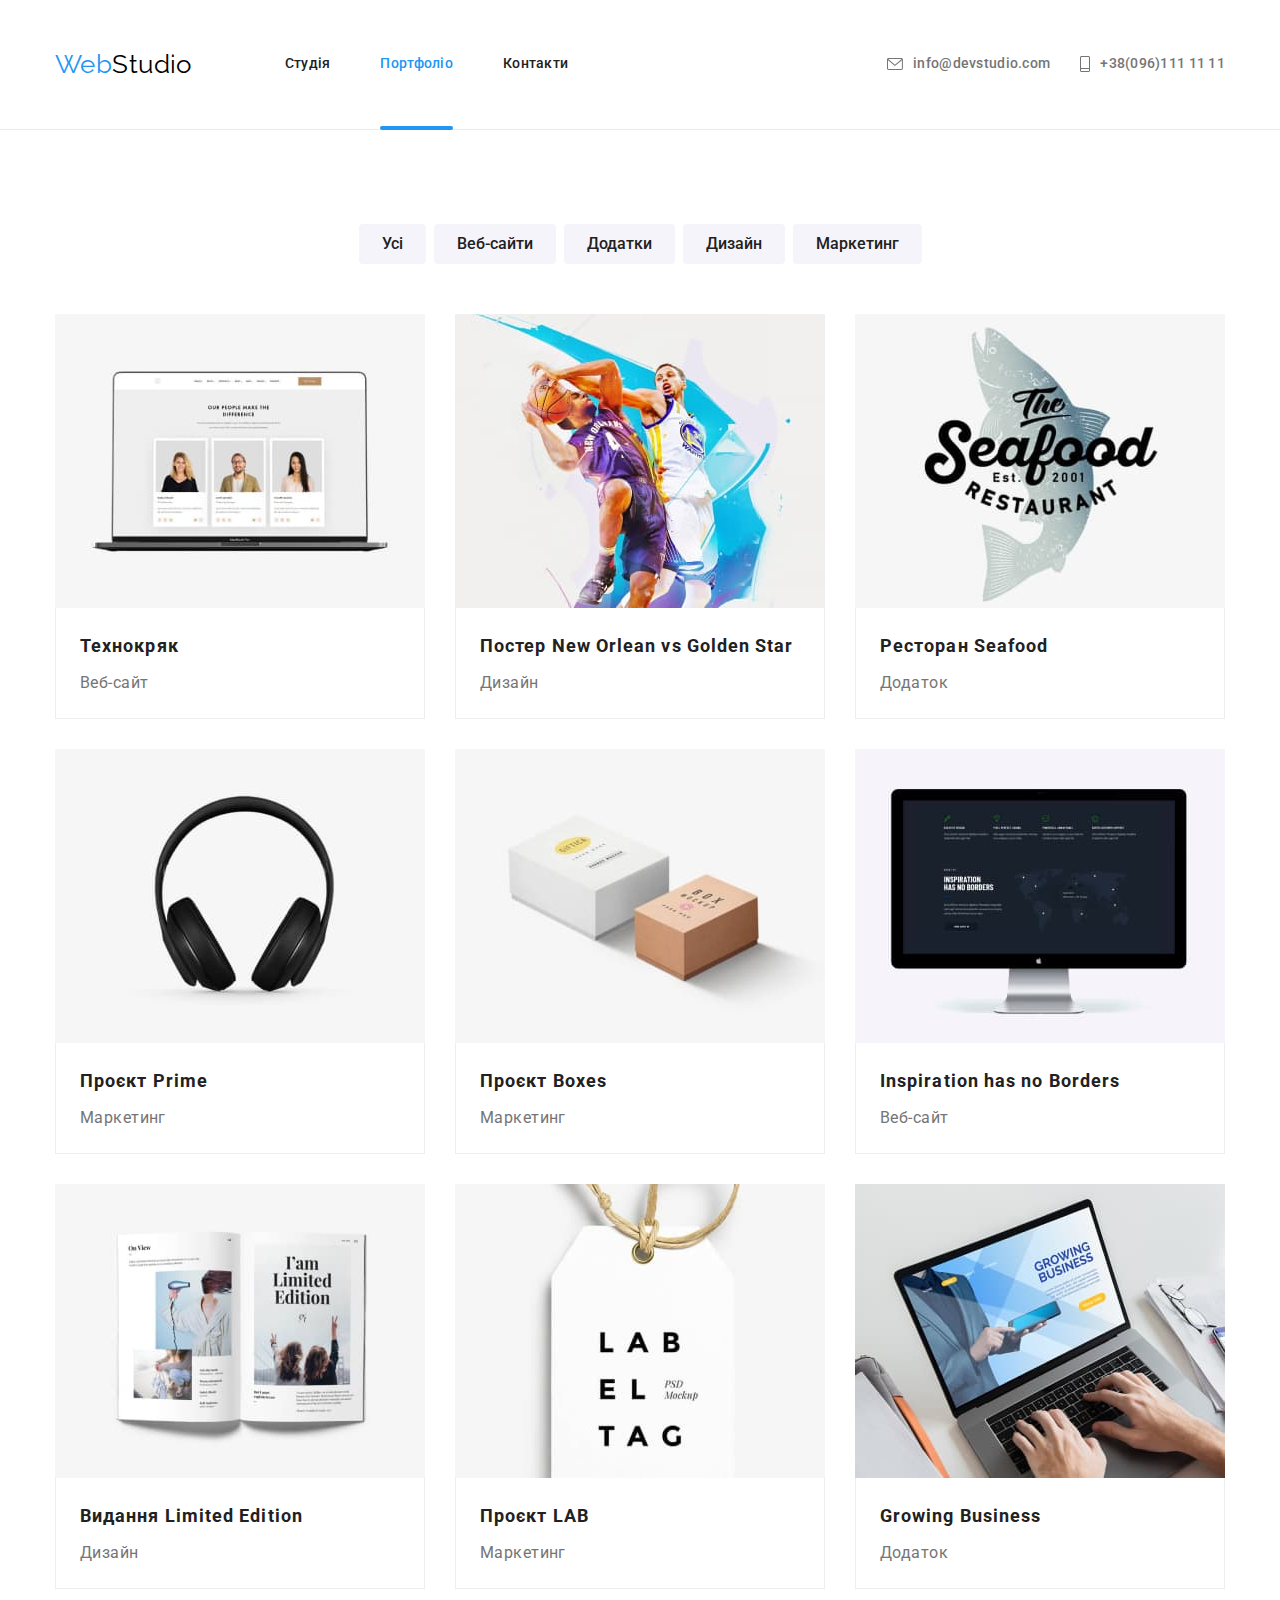
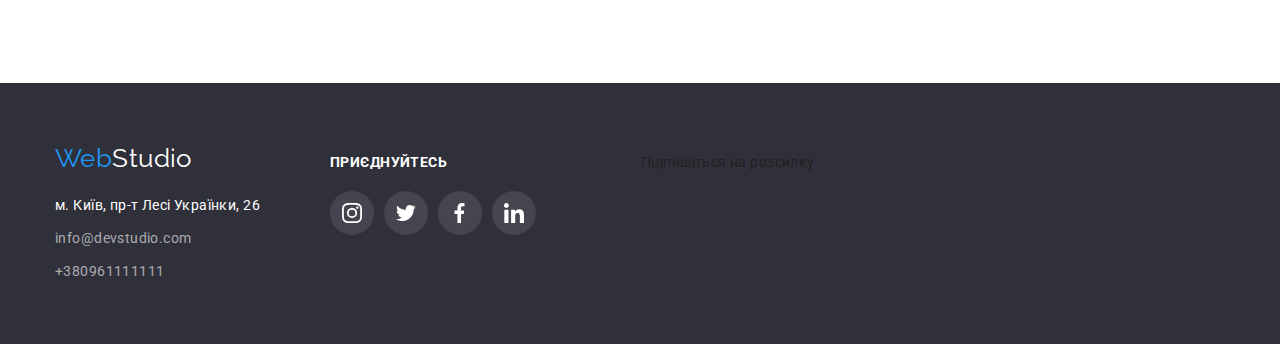
==== commit a179815d: "join was added" ====
--- a/portfolio.html
+++ b/portfolio.html
@@ -362,6 +362,9 @@
             </li>
           </ul>
         </div>
+        <div class="join">
+          <p class="join-text">Підпишіться на розсилку</p>
+        </div>
       </div>
     </footer>
     <script src="./js/modal.js"></script>
--- a/css/styles.css
+++ b/css/styles.css
@@ -886,3 +886,10 @@
 
 }
 
+.join
+{
+  margin-left: 105px;
+}
+.join-title {
+  color: var(--secondary-title-color);
+}
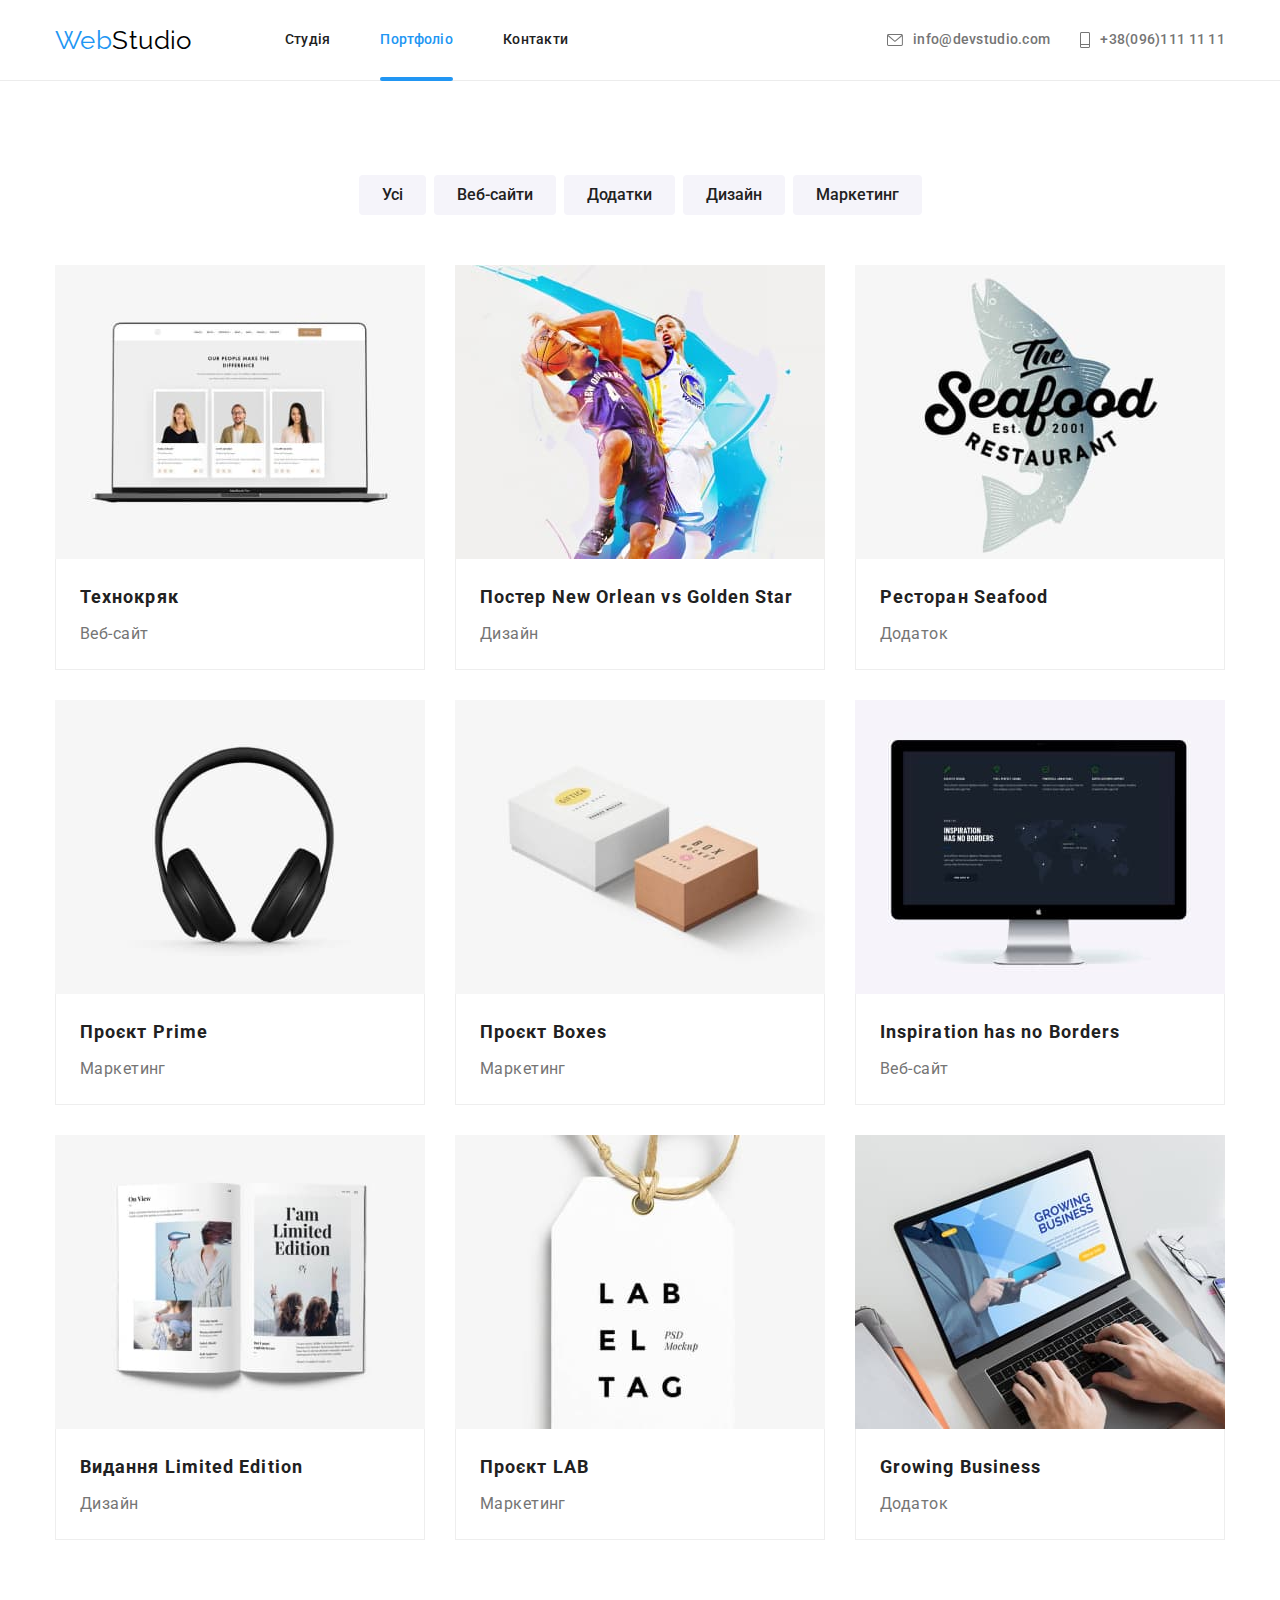
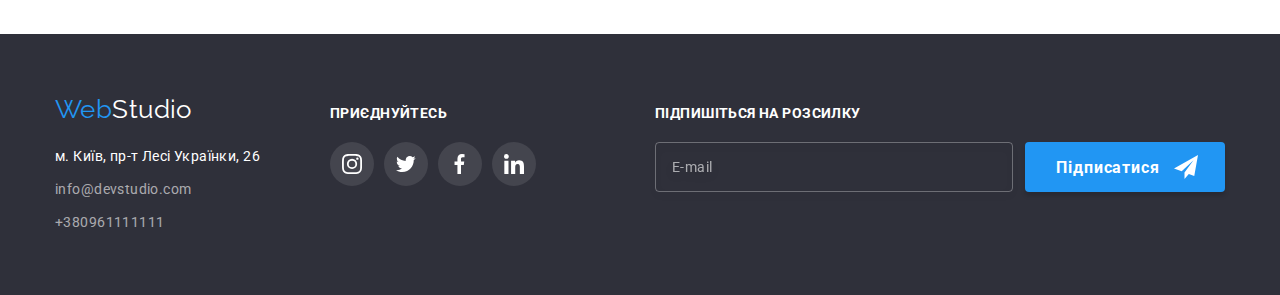
==== commit b4b993a8: "ready for 1st check" ====
--- a/portfolio.html
+++ b/portfolio.html
@@ -62,19 +62,19 @@
 
           <ul class="list-services">
             <li class="button-list">
-              <button type="button" class="button-secondary">Усі</button>
-            </li>
-            <li class="button-list">
-              <button type="button" class="button-secondary">Веб-сайти</button>
-            </li>
-            <li class="button-list">
-              <button type="button" class="button-secondary">Додатки</button>
-            </li>
-            <li class="button-list">
-              <button type="button" class="button-secondary">Дизайн</button>
-            </li>
-            <li class="button-list">
-              <button type="button" class="button-secondary">Маркетинг</button>
+              <button type="submit" class="button-secondary">Усі</button>
+            </li>
+            <li class="button-list">
+              <button type="submit" class="button-secondary">Веб-сайти</button>
+            </li>
+            <li class="button-list">
+              <button type="submit" class="button-secondary">Додатки</button>
+            </li>
+            <li class="button-list">
+              <button type="submit" class="button-secondary">Дизайн</button>
+            </li>
+            <li class="button-list">
+              <button type="submit" class="button-secondary">Маркетинг</button>
             </li>
           </ul>
 
@@ -362,8 +362,19 @@
             </li>
           </ul>
         </div>
+
         <div class="join">
           <p class="join-text">Підпишіться на розсилку</p>
+          <form class="join-form">
+            <label for="mail"></label>
+            <input type="email" name="mail" id="mail" placeholder="E-mail" />
+            <button type="submit" class="button-join">
+              Підписатися
+              <svg class="icon-send" width="24" height="24">
+                <use href="./images/symbol-defs-modal.svg#icon-send"></use>
+              </svg>
+            </button>
+          </form>
         </div>
       </div>
     </footer>
--- a/css/styles.css
+++ b/css/styles.css
@@ -19,6 +19,9 @@
   font-family: Roboto, sans-serif;
   font-size: 14px;
   letter-spacing: 0.03em;
+}
+texarea {
+  resize: none;
 }
 
 img {
@@ -230,10 +233,7 @@
 .page-header {
   border-bottom: 1px solid #ececec;
 }
-.page-header a {
-    padding-top: 24px;
-      padding-bottom: 25px;
-}
+
 
 .container-header {
   display: flex;
@@ -368,8 +368,6 @@
   
   width: 528px;
   height: 581px;
-
-   
   background: #FFFFFF;
     box-shadow: 0px 1px 3px rgba(0, 0, 0, 0.12), 0px 1px 1px rgba(0, 0, 0, 0.14), 0px 2px 1px rgba(0, 0, 0, 0.2);
     border-radius: 4px;
@@ -392,6 +390,9 @@
   cursor: pointer;
 }
 
+.button-close:focus .icon-close {
+  fill: var(--accent-color);
+}
 
 .section-hero {
  
@@ -730,26 +731,7 @@
               1px 4px 6px rgba(0, 0, 0, 0.16);
 }
 
-/* .portfolio-action {
-  position: relative;
-}
-
-.portfolio-thumb::after {
-  display: inline-block;
-  content: "";
-  position: absolute;
-  width: 100%;
-  height: 100%;
-  background-color: rgba(33, 150, 243, 0.9);
-  transform: translateY(-100%);
-
-  transition: transform 250ms cubic-bezier(0.4, 0, 0.2, 1);
- 
-}
-
-.portfolio-action:hover portfolio-thumb::after {
-  transform: translateY(0);
-} */
+
 
 .portfolio-action {
   position: relative;
@@ -781,9 +763,10 @@
   color: var(--secondary-title-color);
 }
 
-.background-portfolio:hover .portfolio-thumb,
-.background-portfolio:focus .portfolio-thumb {
-  transform: translateY(0); }
+.link-card:hover .portfolio-thumb,
+.link-card:focus .portfolio-thumb {
+  transform: translateY(0);
+}
 
 
 
@@ -886,10 +869,359 @@
 
 }
 
-.join
-{
+.join {
+  
   margin-left: 105px;
-}
-.join-title {
+  margin-bottom: 0px;
+margin-left: auto;
+ }
+  
+
+.join-text {
+ 
+    display: block;
+      margin-top: 0;
+      margin-bottom: 20px;
+    font-weight: 700;
+      line-height: 1.14;
+      text-transform: uppercase;
+      color: var(--secondary-title-color);
+      
+    }
+
+
+.join-form {
+
+  display: flex;
+
+ margin-bottom: 0;
+ 
+
+}
+ 
+
+.join-form input {
+
+width: 358px;
+  height: 50px;
+  
+  border: 1px solid rgba(255, 255, 255, 0.3);
+  filter: drop-shadow(0px 4px 4px rgba(0, 0, 0, 0.15));
+  border-radius: 4px;
+  background-color: var(--color-background-2);
+
+  padding-left: 16px;
+  letter-spacing: 0.03em;
+  color: rgba(255, 255, 255, 0.6);
+  
+      }
+
+
+.join-form input::placeholder {
+  color: rgba(255, 255, 255, 0.6);
+
+}
+
+.button-join {
+ position: relative;
+
+  margin-left: 12px;
+      width: 200px;
+      height: 50px;
+      
+      background: #2196F3;
+      box-shadow: 0px 4px 4px rgba(0, 0, 0, 0.15);
+      border-radius: 4px;
+      color: var(--secondary-title-color);
+     
+      font-weight: 700;
+      font-size: 16px;
+      line-height: 1.88;
+      
+      letter-spacing: 0.06em;
+     
+      fill: var(--secondary-title-color);
+    
+      padding: 10px 62px 10px 28px;
+      
+     
+}
+
+.icon-send {
+  position: absolute;
+  top: 50%;
+  left: 148px;
+  transform: translateY(-50%);
+
+}
+
+ /* modal window */
+
+.modal-active {
+
+  margin-left: auto;
+  margin-right: auto;
+  padding: 40px;
+  cursor: pointer;
+}
+.modal-title {
+  font-weight: 700;
+    font-size: 20px;
+    line-height: 1.15;
+    text-align: center;
+    letter-spacing: 0.03em;
+    color: var(--primary-title-text-color);
+    margin-bottom: 12px;
+}
+.form-field {
+  position: relative;
+margin-bottom: 4px;
+  font-size: 12px;
+  line-height: 1.17em;
+  letter-spacing: 0.01em;
+ 
+color: var(--primary-text-color);
+}
+
+.modal-icon {
+  position: absolute;
+  top: 50%;
+  left: 15px;
+  transform: translateY(-50%);
+ fill: var(--primary-title-text-color);
+ transition: fill 250ms cubic-bezier(0.4, 0, 0.2, 1);
+}
+
+
+.form-field input:focus+.modal-icon {
+  fill: var(--accent-color);
+}
+
+.form-field input {
+width: 100%;
+
+  padding: 14px 14px 14px 35px;
+  border: 1px solid var(--icon-border-color);
+  border-radius: 4px;
+  outline: none;
+  margin-bottom: 10px;
+  cursor: pointer;
+  margin-top: 4px;
+   transition: border 250ms cubic-bezier(0.4, 0, 0.2, 1);}
+
+
+
+.form-field input:focus {
+  border: 1px solid var(--accent-color);
+}
+
+
+
+.form-field input::placeholder {
+  font-weight: 400;
+  font-size: 12px;
+  line-height: 1.16;
+  letter-spacing: 0.01em;
+  color: rgba(117, 117, 117, 0.5);
+  padding-left: 16px;
+
+}
+
+.form-field label {
+
+  font-weight: 400;
+    line-height: 1.16;
+   letter-spacing: 0.01;
+  color: var(--primary-text-color);
+}
+
+.form-field textarea {
+  width: 100%;
+  height: 120px;
+border: 1px solid rgba(33, 33, 33, 0.2);
+  border-radius: 4px;
+  background: var(--secondary-title-color);
+  box-shadow: 0px 1px 3px rgba(0, 0, 0, 0.12),
+    0px 1px 1px rgba(0, 0, 0, 0.14),
+    0px 2px 1px rgba(0, 0, 0, 0.2);
+  outline: none;
+  transition: border 250ms cubic-bezier(0.4, 0, 0.2, 1);
+    padding: 12px 16px;
+    resize: none;
+    margin-top: 4px;
+}
+
+
+.form-field textarea:focus {
+  border: 1px solid var(--accent-color);
+}
+
+
+.button-send {
+
+  width: 200px;
+  height: 50px;
+  background: #188CE8;
+  box-shadow: 0px 4px 4px rgba(0, 0, 0, 0.15);
+  border-radius: 4px;
+  margin-left: 124px;
+  margin-right: 124px;
+
+  font-weight: 700;
+  font-size: 16px;
+  line-height: 1.88;
+  letter-spacing: 0.06em;
   color: var(--secondary-title-color);
-}
+
+
+}
+
+/*checkbox
+.checkbox-control {
+  position: relative;
+  display: flex;
+  align-items: center;
+  justify-content: center;
+  margin-bottom: 30px;
+
+}
+
+.checkbox-label {
+  display: block;
+  padding-left: 12px;
+  font-size: 14px;
+  line-height: 1.71;
+  letter-spacing: 0.03em;
+  color: var(--primary-text-color);
+  cursor: pointer;
+}
+
+
+
+.checkbox-input {
+  position: absolute;
+  appearance: none;
+  -webkit-appearance: none;
+  -moz-appearance: none;
+}
+.checkbox-input:checked + .modal-icon {
+  border: none;
+  background-color: var(--accent-color);
+}
+
+
+
+
+/*.checkbox-control {
+  position: relative;
+  display: flex;
+  align-items: center;
+  justify-content: center;
+  margin-bottom: 30px;
+
+}
+
+.checkbox-label {
+  display: block;
+  padding-left: 8px;
+  font-size: 14px;
+  line-height: 1.71;
+  letter-spacing: 0.03em;
+  color: var(--primary-text-color);
+  cursor: pointer;
+
+
+}
+
+.checkbox-input {
+  appearance: none;
+  -webkit-appearance: none;
+  -moz-appearance: none;
+}
+
+
+.checkbox-input {
+  width: 16px;
+  height: 15px;
+  display: flex;
+  align-items: center;
+  justify-content: center;
+}
+
+.checkbox-border {
+  position: absolute;
+  top: 50%;
+  left: 20px;
+  transform: translateY(-50%);
+  display: flex;
+  align-items: center;
+  justify-content: center;
+  width: 16px;
+  height: 15px;
+  border: 2px solid rgba(33, 33, 33, 1);
+  border-radius: 2px;
+  background-color: var(--primary-white-color);
+  background-origin: border-box;
+  z-index: -1;
+  transition: background-color 250ms cubic-bezier(0.4, 0, 0.2, 1),
+    fill-opacity 250ms cubic-bezier(0.4, 0, 0.2, 1);
+}
+
+.checkbox-input:checked+.checkbox-border {
+  border: none;
+  background-color: var(--accent-color);
+  fill: var(--primary-white-color)
+} */
+
+
+
+.checkbox-control {
+  display: flex;
+  flex-direction: inline-flex;
+  align-items: center;
+    justify-content: center;
+  margin-top: 16px;
+  margin-bottom: 30px;
+}
+
+
+.checkbox-input {
+appearance: none;
+  -webkit-appearance: none;
+  -moz-appearance: none;
+  position: absolute;
+  
+}
+
+.icon-check {
+  display: inline-block;
+    width: 16px;
+      height: 15px;
+      border: 2px solid var(--primary-title-text-color);
+      border-radius: 4px;
+      margin-right: 8.38px;
+      background-color: var(--secondary-title-color);
+  transition: background-color 250ms cubic-bezier(0.4, 0, 0.2, 1),
+  border-color 250ms cubic-bezier(0.4, 0, 0.2, 1),
+  fill 250ms cubic-bezier(0.4, 0, 0.2, 1);
+
+}
+
+.checkbox:checked + .icon-check {
+  background-color: var(--accent-color);
+  background-size: contain;
+  background-origin: border-box;
+  border-color: var(--accent-color);
+  fill: var(--secondary-title-color);
+}
+.checkbox-option {
+  display: flex;
+  align-items: center;
+  cursor: pointer;
+
+}
+a.form-contract {
+  margin-left: 4px;
+  color: var(--accent-color);
+  text-decoration: underline;
+}